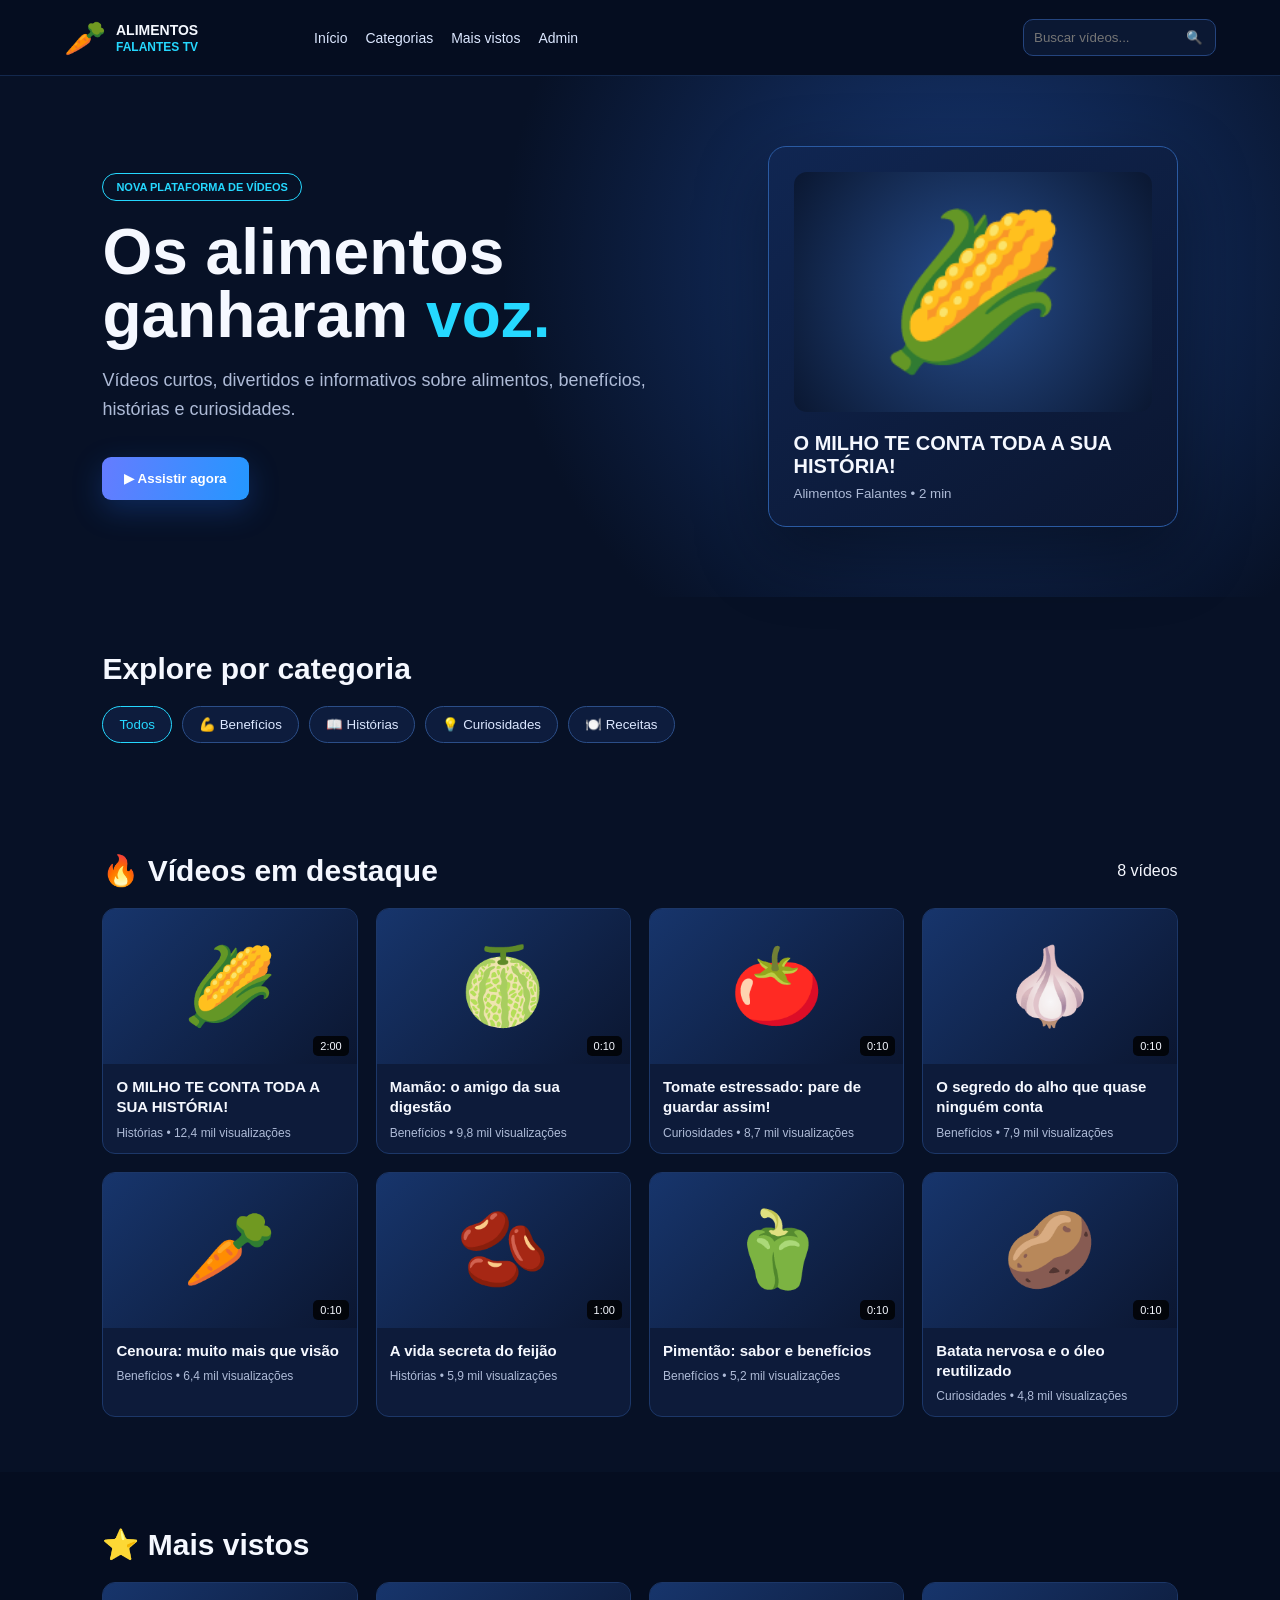
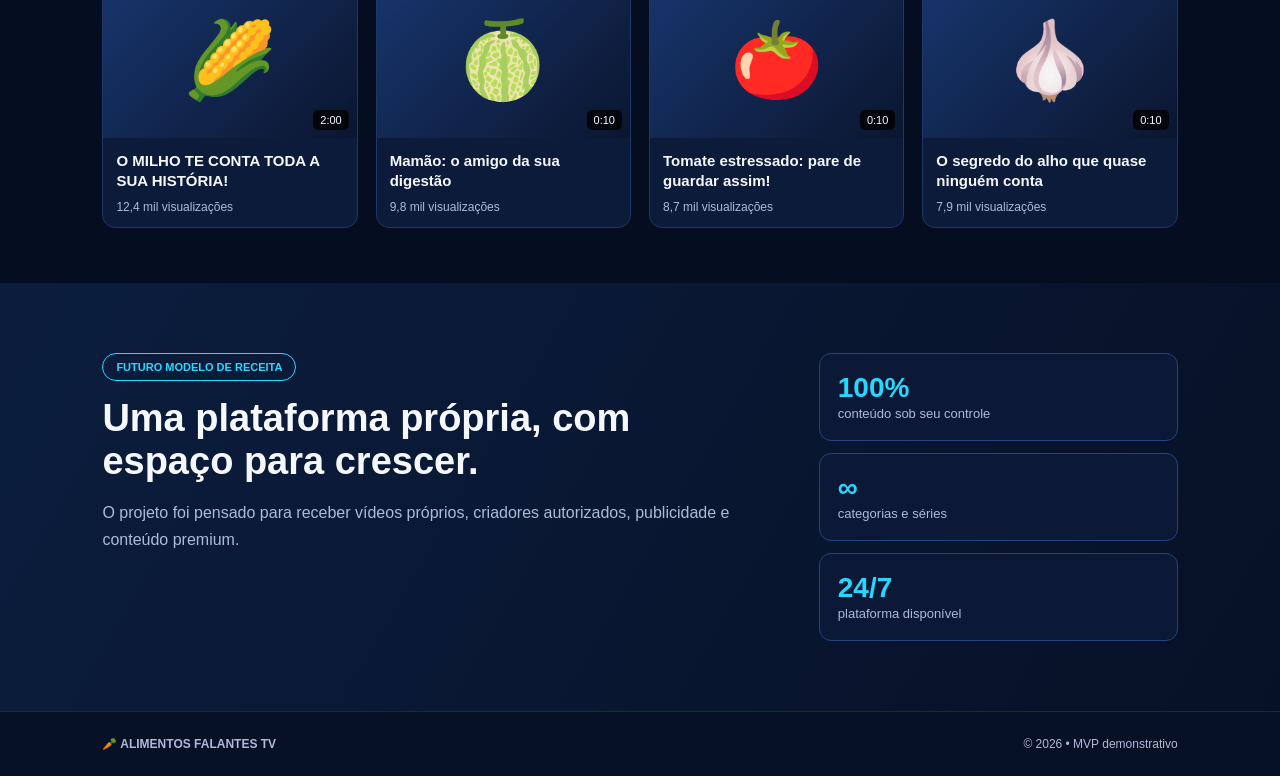
==== index.html @ b7253a33 "Primeira versão do MVP" ====
<!doctype html>
<html lang="pt-BR">
<head>
<meta charset="utf-8"><meta name="viewport" content="width=device-width,initial-scale=1">
<title>Alimentos Falantes TV</title>
<link rel="stylesheet" href="style.css">
</head>
<body>
<header class="topbar">
  <div class="brand"><span class="logo">🥕</span><div><strong>ALIMENTOS</strong><span>FALANTES TV</span></div></div>
  <nav><a href="#inicio">Início</a><a href="#categorias">Categorias</a><a href="#mais-vistos">Mais vistos</a><a href="admin.html">Admin</a></nav>
  <div class="search"><input id="search" placeholder="Buscar vídeos..."><button onclick="buscar()">🔍</button></div>
</header>
<main id="inicio">
<section class="hero"><div><span class="pill">NOVA PLATAFORMA DE VÍDEOS</span><h1>Os alimentos ganharam <em>voz.</em></h1><p>Vídeos curtos, divertidos e informativos sobre alimentos, benefícios, histórias e curiosidades.</p><button class="cta" onclick="document.querySelector('#videos').scrollIntoView({behavior:'smooth'})">▶ Assistir agora</button></div><div class="hero-card"><div class="hero-food">🌽</div><b>O MILHO TE CONTA TODA A SUA HISTÓRIA!</b><small>Alimentos Falantes • 2 min</small></div></section>
<section id="categorias" class="section"><div class="section-head"><h2>Explore por categoria</h2></div><div class="chips"><button data-cat="Todos">Todos</button><button data-cat="Benefícios">💪 Benefícios</button><button data-cat="Histórias">📖 Histórias</button><button data-cat="Curiosidades">💡 Curiosidades</button><button data-cat="Receitas">🍽️ Receitas</button></div></section>
<section id="videos" class="section"><div class="section-head"><h2>🔥 Vídeos em destaque</h2><span id="count"></span></div><div id="grid" class="grid"></div></section>
<section id="mais-vistos" class="section dark"><div class="section-head"><h2>⭐ Mais vistos</h2></div><div class="grid" id="popular"></div></section>
<section class="monetize"><div><span class="pill">FUTURO MODELO DE RECEITA</span><h2>Uma plataforma própria, com espaço para crescer.</h2><p>O projeto foi pensado para receber vídeos próprios, criadores autorizados, publicidade e conteúdo premium.</p></div><div class="stats"><div><b>100%</b><span>conteúdo sob seu controle</span></div><div><b>∞</b><span>categorias e séries</span></div><div><b>24/7</b><span>plataforma disponível</span></div></div></section>
</main>
<footer><strong>🥕 ALIMENTOS FALANTES TV</strong><span>© 2026 • MVP demonstrativo</span></footer>
<script src="app.js"></script>
</body></html>
---- style.css ----
:root{--bg:#071126;--panel:#0d1b3a;--panel2:#101f43;--line:#24447e;--text:#f5f8ff;--muted:#aebbd7;--accent:#25d8ff;--accent2:#657cff}*{box-sizing:border-box}html{scroll-behavior:smooth}body{margin:0;background:var(--bg);color:var(--text);font-family:Inter,Arial,sans-serif}.topbar{height:76px;background:#050d20;border-bottom:1px solid #13284d;display:flex;align-items:center;padding:0 5%;gap:30px;position:sticky;top:0;z-index:5}.brand{display:flex;align-items:center;gap:10px;min-width:220px}.logo{font-size:34px}.brand strong,.brand span{display:block;line-height:1}.brand strong{font-size:14px}.brand div span{color:var(--accent);font-weight:800;font-size:12px;margin-top:4px}.topbar nav{display:flex;gap:18px;flex:1}.topbar nav a{color:#dce7ff;text-decoration:none;font-size:14px}.search{display:flex;background:#0b1833;border:1px solid var(--line);border-radius:10px;overflow:hidden}.search input{width:150px;background:transparent;border:0;color:white;padding:10px;outline:0}.search button{background:transparent;border:0;color:white;padding:0 12px}.hero{min-height:480px;padding:70px 8%;display:grid;grid-template-columns:1.2fr .8fr;gap:50px;align-items:center;background:radial-gradient(circle at 75% 35%,#173875 0,#071126 45%)}.pill{display:inline-block;border:1px solid var(--accent);border-radius:30px;padding:7px 13px;color:var(--accent);font-size:11px;font-weight:800}.hero h1{font-size:clamp(38px,5vw,68px);line-height:.98;margin:20px 0}.hero h1 em{font-style:normal;color:var(--accent)}.hero p{color:var(--muted);font-size:18px;max-width:620px;line-height:1.6}.cta{margin-top:15px;background:linear-gradient(100deg,var(--accent2),#2497ff);border:0;color:white;font-weight:800;padding:14px 22px;border-radius:9px;cursor:pointer;box-shadow:0 10px 30px #1d5fd44d}.hero-card{background:linear-gradient(145deg,#102652,#0b1630);border:1px solid #2a5aa2;border-radius:18px;padding:25px;box-shadow:0 25px 70px #0006}.hero-food{height:240px;border-radius:13px;background:radial-gradient(circle,#274e8e,#0a1731);display:grid;place-items:center;font-size:150px;margin-bottom:20px}.hero-card b{display:block;font-size:20px}.hero-card small{display:block;color:var(--muted);margin-top:8px}.section{padding:55px 8%}.section.dark{background:#050d20}.section-head{display:flex;align-items:center;justify-content:space-between;margin-bottom:20px}.section h2{font-size:30px;margin:0}.chips{display:flex;gap:10px;flex-wrap:wrap}.chips button{background:#0d1c3d;border:1px solid #2b4e88;color:#dce7ff;padding:10px 16px;border-radius:25px;cursor:pointer}.chips button.active,.chips button:hover{border-color:var(--accent);color:var(--accent)}.grid{display:grid;grid-template-columns:repeat(4,1fr);gap:18px}.card{background:var(--panel);border:1px solid #1c3768;border-radius:13px;overflow:hidden;cursor:pointer;transition:.2s}.card:hover{transform:translateY(-4px);border-color:#4a80d6}.thumb{height:155px;display:grid;place-items:center;font-size:75px;background:linear-gradient(135deg,#17356c,#0b1630);position:relative}.duration{position:absolute;right:8px;bottom:8px;background:#000c;padding:4px 7px;border-radius:5px;font-size:11px}.info{padding:13px}.info b{display:block;font-size:15px;line-height:1.35}.meta{color:var(--muted);font-size:12px;margin-top:8px}.monetize{padding:70px 8%;display:grid;grid-template-columns:1.3fr .7fr;gap:50px;background:linear-gradient(120deg,#0b1d3e,#071126)}.monetize h2{font-size:38px;margin:16px 0}.monetize p{color:var(--muted);line-height:1.7}.stats{display:grid;gap:12px}.stats div{border:1px solid var(--line);background:#0b1937;padding:18px;border-radius:12px}.stats b{display:block;color:var(--accent);font-size:28px}.stats span{color:var(--muted);font-size:13px}footer{padding:25px 8%;display:flex;justify-content:space-between;color:var(--muted);font-size:12px;border-top:1px solid #14294e}@media(max-width:900px){.topbar{height:auto;padding:14px 5%;flex-wrap:wrap}.topbar nav{order:3;width:100%;overflow:auto}.search{margin-left:auto}.hero,.monetize{grid-template-columns:1fr}.grid{grid-template-columns:repeat(2,1fr)}}@media(max-width:560px){.grid{grid-template-columns:1fr}.hero{padding:50px 6%}.section{padding:45px 6%}.topbar nav a{font-size:12px}.search input{width:110px}.hero-food{height:190px;font-size:110px}footer{display:block}.footer span{display:block}}
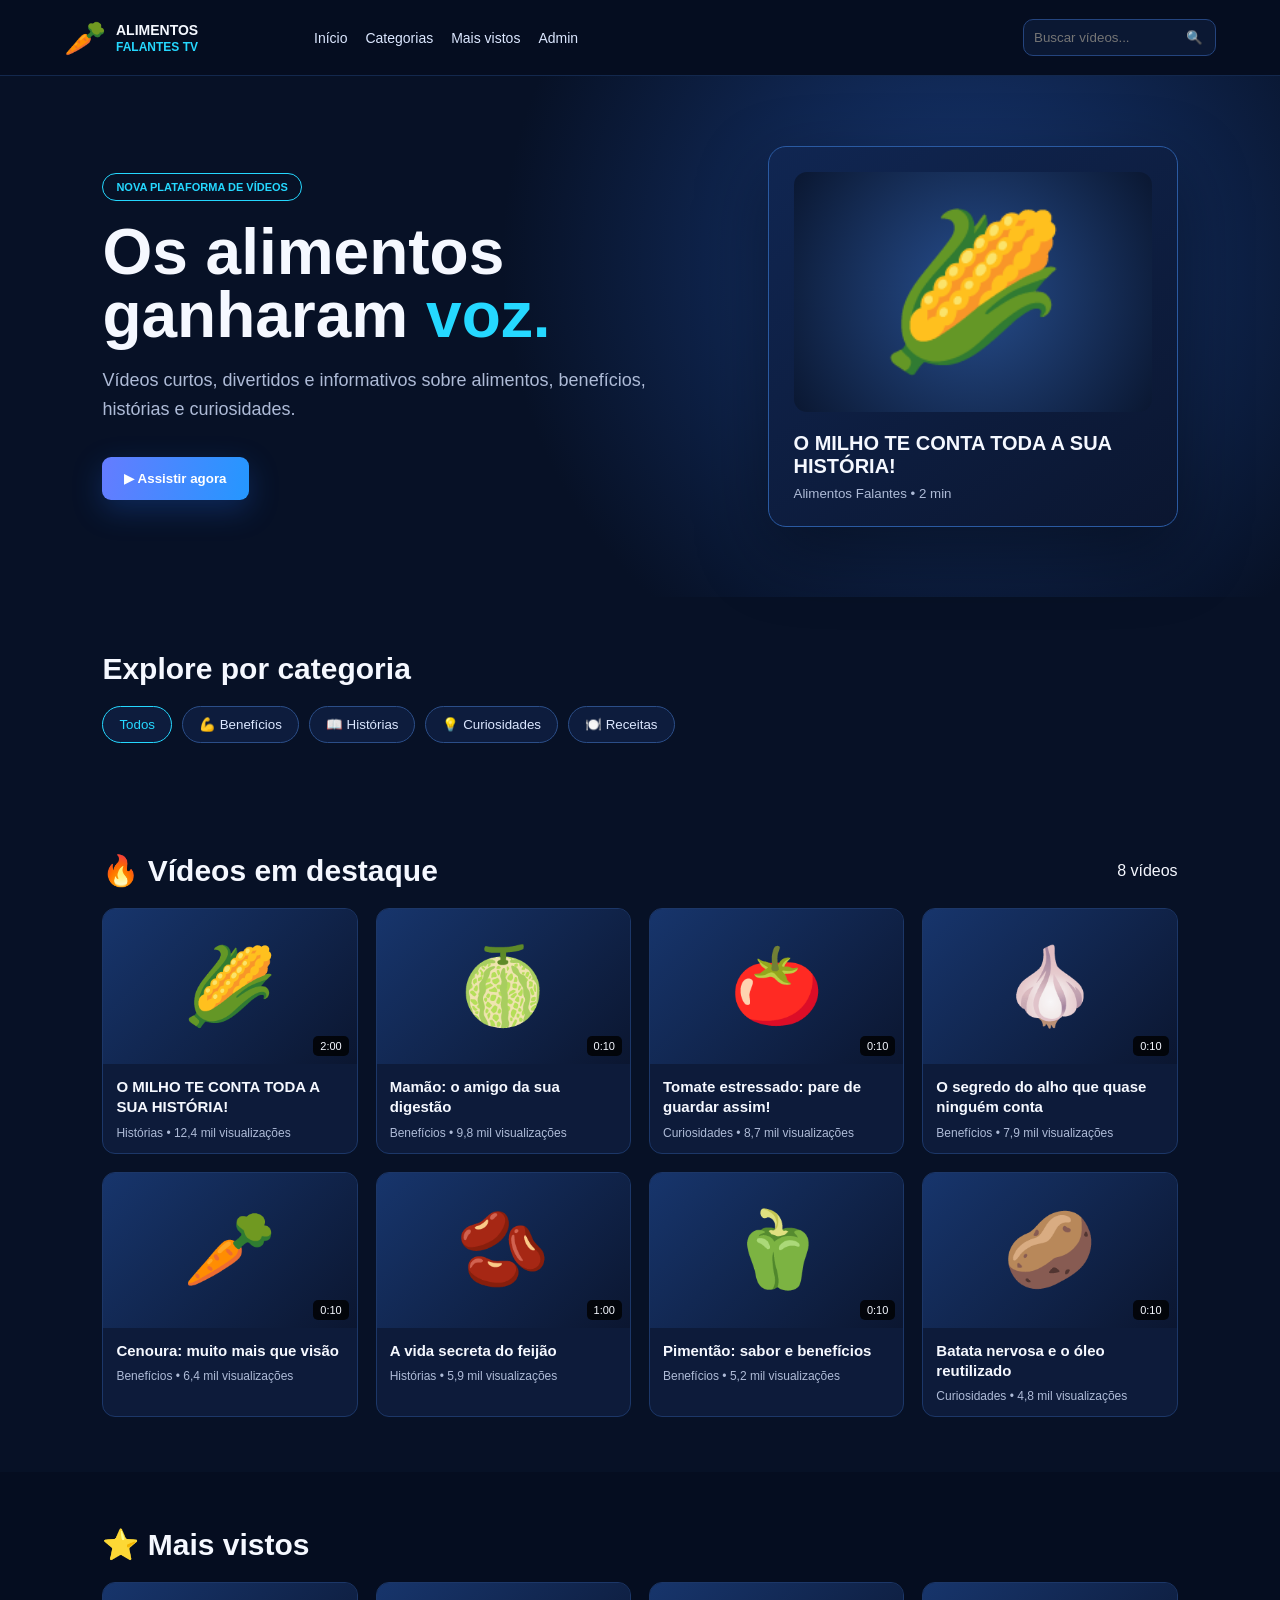
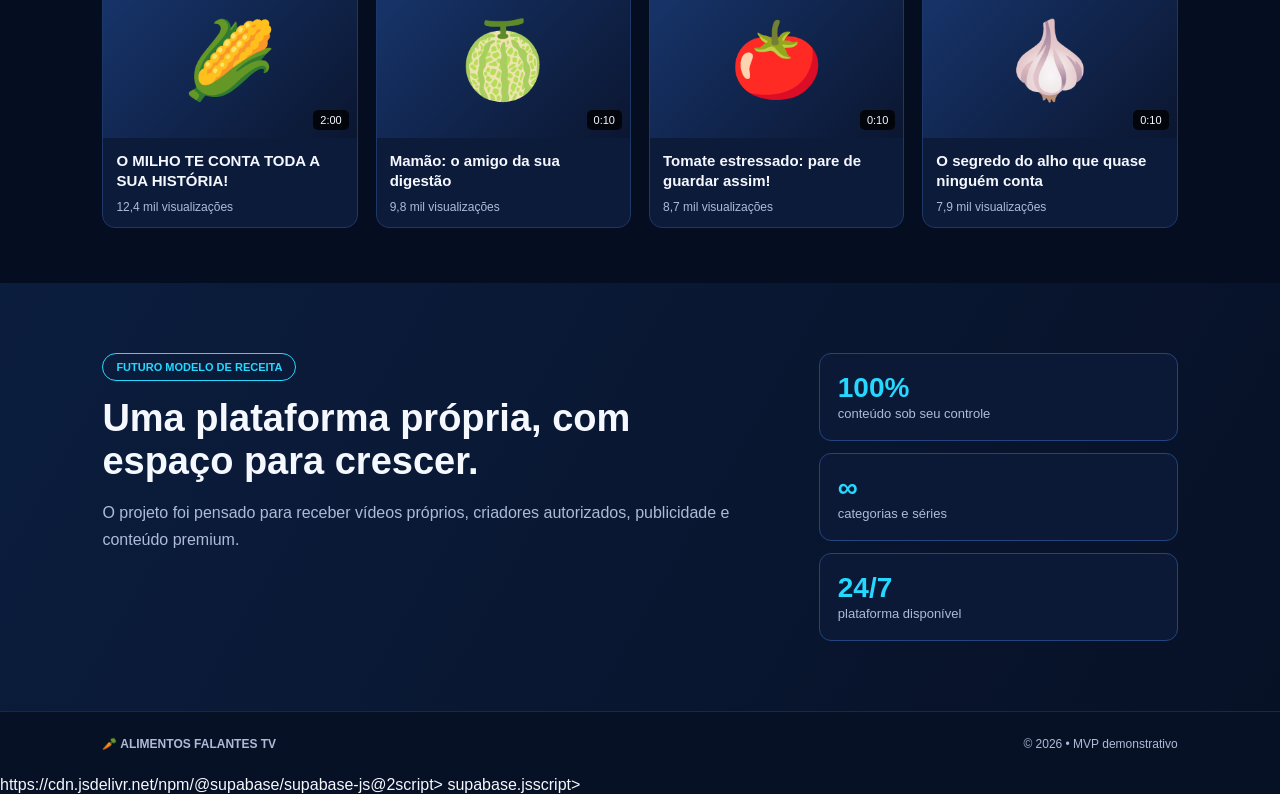
==== commit c7e9c0b2: "Update index.html" ====
--- a/index.html
+++ b/index.html
@@ -19,5 +19,7 @@
 <section class="monetize"><div><span class="pill">FUTURO MODELO DE RECEITA</span><h2>Uma plataforma própria, com espaço para crescer.</h2><p>O projeto foi pensado para receber vídeos próprios, criadores autorizados, publicidade e conteúdo premium.</p></div><div class="stats"><div><b>100%</b><span>conteúdo sob seu controle</span></div><div><b>∞</b><span>categorias e séries</span></div><div><b>24/7</b><span>plataforma disponível</span></div></div></section>
 </main>
 <footer><strong>🥕 ALIMENTOS FALANTES TV</strong><span>© 2026 • MVP demonstrativo</span></footer>
+https://cdn.jsdelivr.net/npm/@supabase/supabase-js@2script>
+supabase.jsscript>
 <script src="app.js"></script>
 </body></html>
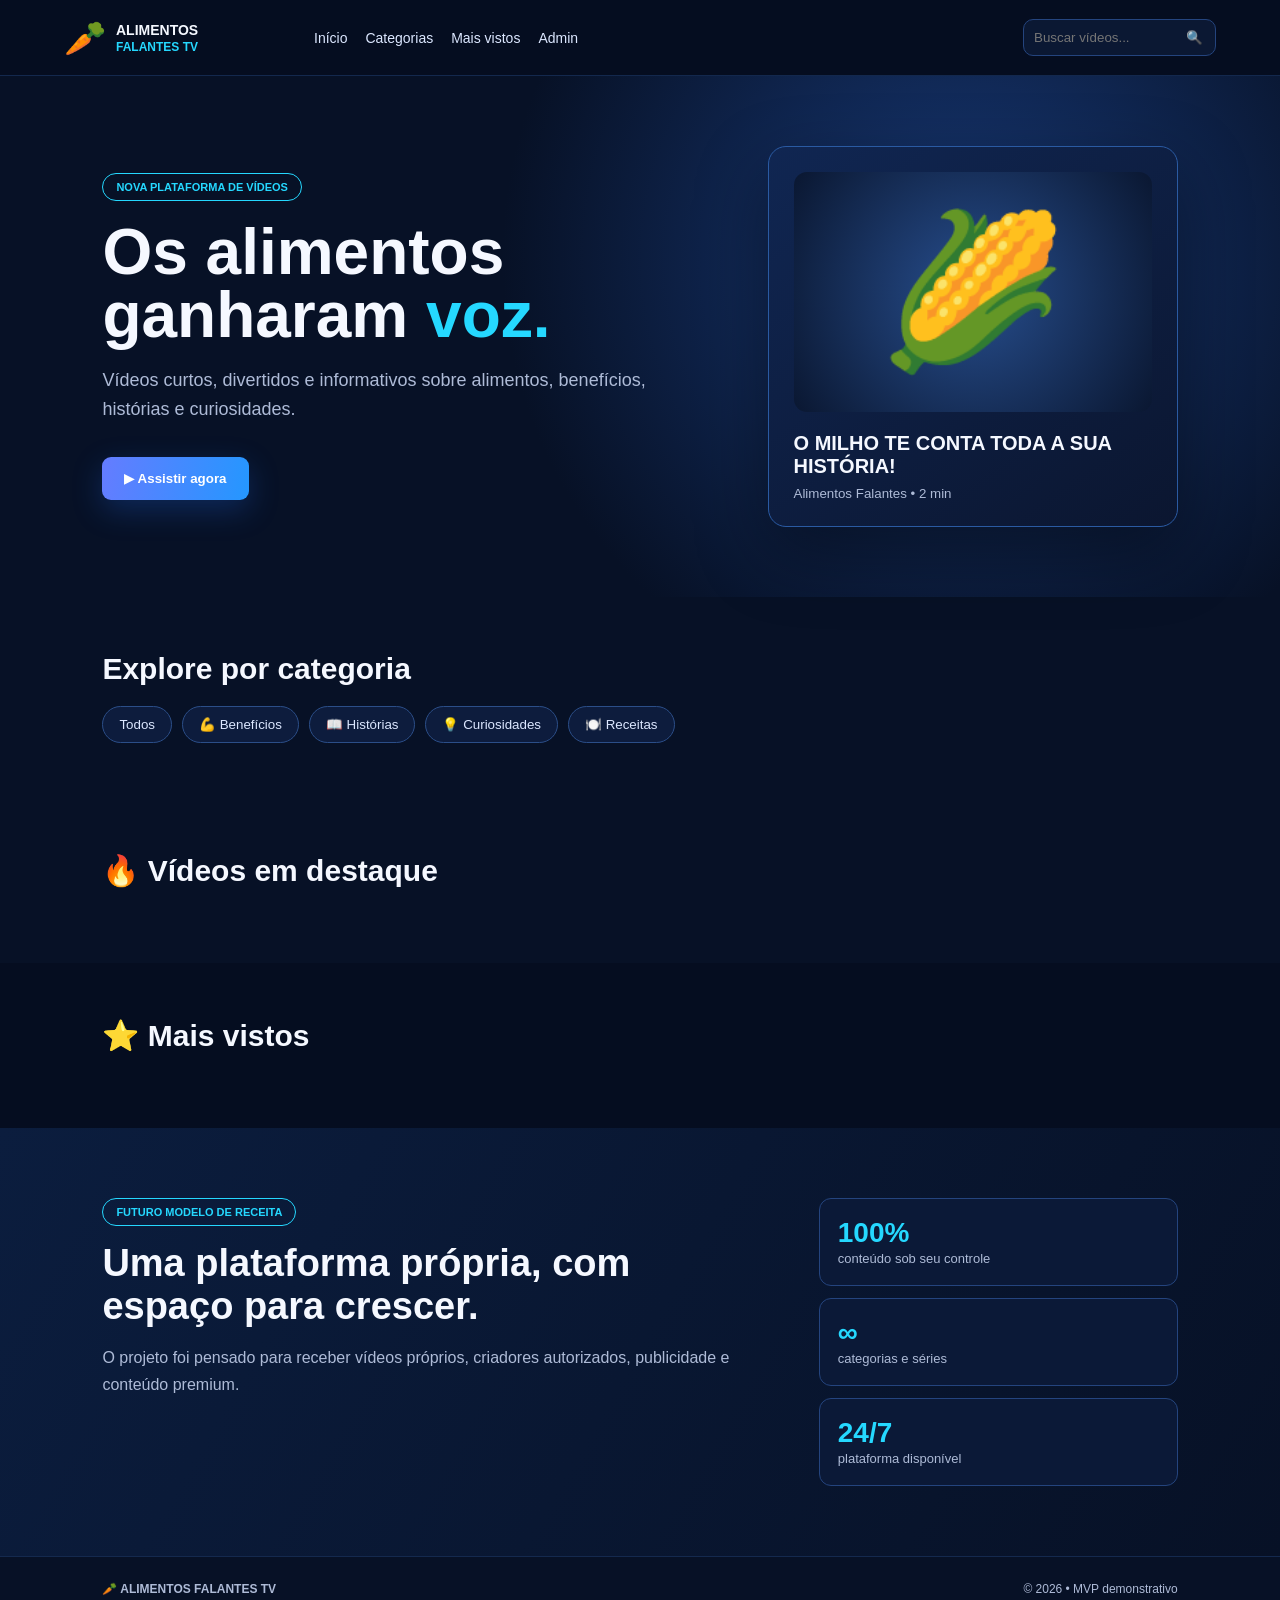
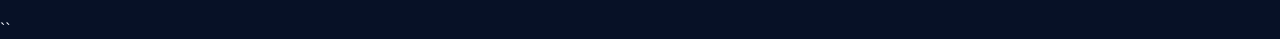
==== commit 366c95c5: "Update index.html" ====
--- a/index.html
+++ b/index.html
@@ -18,8 +18,14 @@
 <section id="mais-vistos" class="section dark"><div class="section-head"><h2>⭐ Mais vistos</h2></div><div class="grid" id="popular"></div></section>
 <section class="monetize"><div><span class="pill">FUTURO MODELO DE RECEITA</span><h2>Uma plataforma própria, com espaço para crescer.</h2><p>O projeto foi pensado para receber vídeos próprios, criadores autorizados, publicidade e conteúdo premium.</p></div><div class="stats"><div><b>100%</b><span>conteúdo sob seu controle</span></div><div><b>∞</b><span>categorias e séries</span></div><div><b>24/7</b><span>plataforma disponível</span></div></div></section>
 </main>
-<footer><strong>🥕 ALIMENTOS FALANTES TV</strong><span>© 2026 • MVP demonstrativo</span></footer>
-https://cdn.jsdelivr.net/npm/@supabase/supabase-js@2script>
-supabase.jsscript>
+<footer>
+   <strong>🥕 ALIMENTOS FALANTES TV</strong>
+   <span>© 2026 • MVP demonstrativo</span>
+</footer>
+</body>
+<script src="https://cdn.jsdelivr.net/npm/@supabase/supabase-js@2ipt srcscript>
 <script src="app.js"></script>
-</body></html>
+``  
+<script src="app.js"></script>
+</body>
+</html>
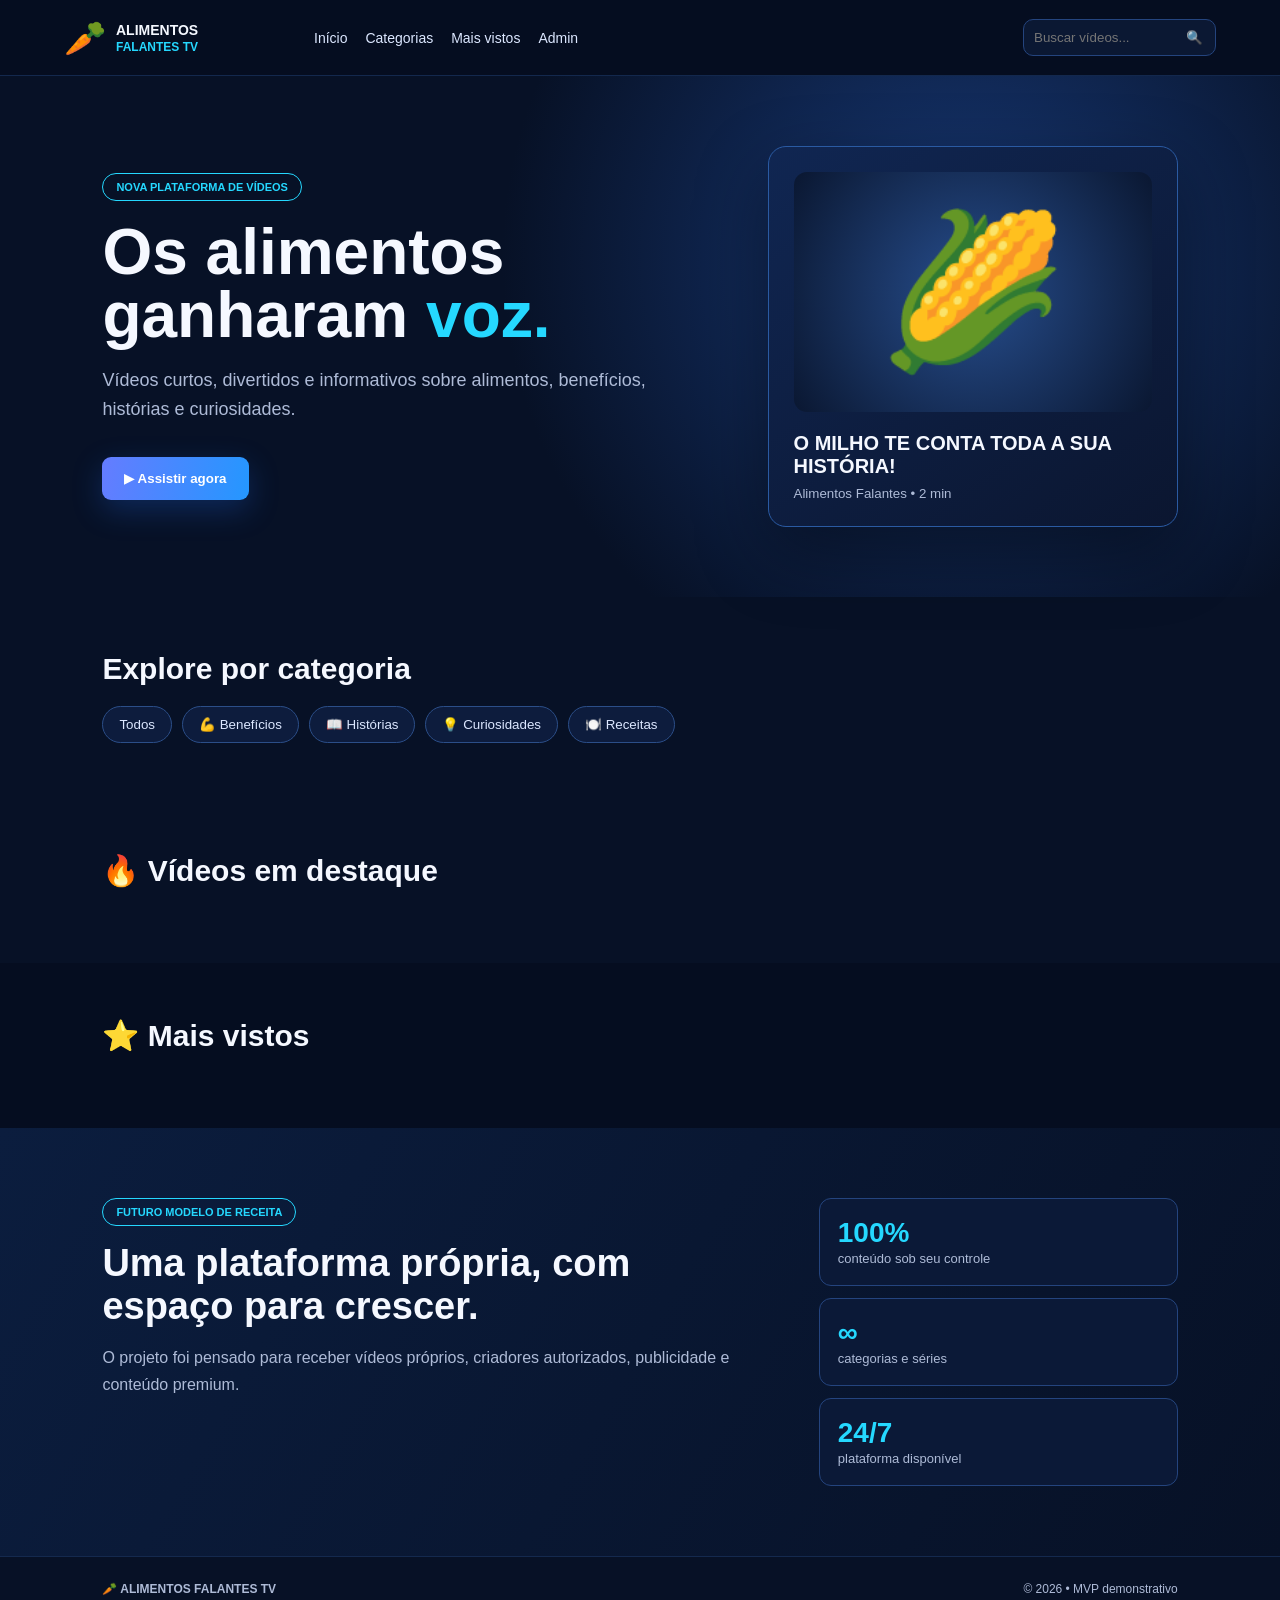
==== commit d93b8a78: "Update index.html" ====
--- a/index.html
+++ b/index.html
@@ -19,13 +19,15 @@
 <section class="monetize"><div><span class="pill">FUTURO MODELO DE RECEITA</span><h2>Uma plataforma própria, com espaço para crescer.</h2><p>O projeto foi pensado para receber vídeos próprios, criadores autorizados, publicidade e conteúdo premium.</p></div><div class="stats"><div><b>100%</b><span>conteúdo sob seu controle</span></div><div><b>∞</b><span>categorias e séries</span></div><div><b>24/7</b><span>plataforma disponível</span></div></div></section>
 </main>
 <footer>
-   <strong>🥕 ALIMENTOS FALANTES TV</strong>
-   <span>© 2026 • MVP demonstrativo</span>
+  <strong>🥕 ALIMENTOS FALANTES TV</strong>
+  <span>© 2026 • MVP demonstrativo</span>
 </footer>
-</body>
-<script src="https://cdn.jsdelivr.net/npm/@supabase/supabase-js@2ipt srcscript>
+
+<script src="https://cdn.jsdelivrabase/supabase-js@2script>
+
+<scripte.jsscript>
+
 <script src="app.js"></script>
-``  
-<script src="app.js"></script>
+
 </body>
 </html>
